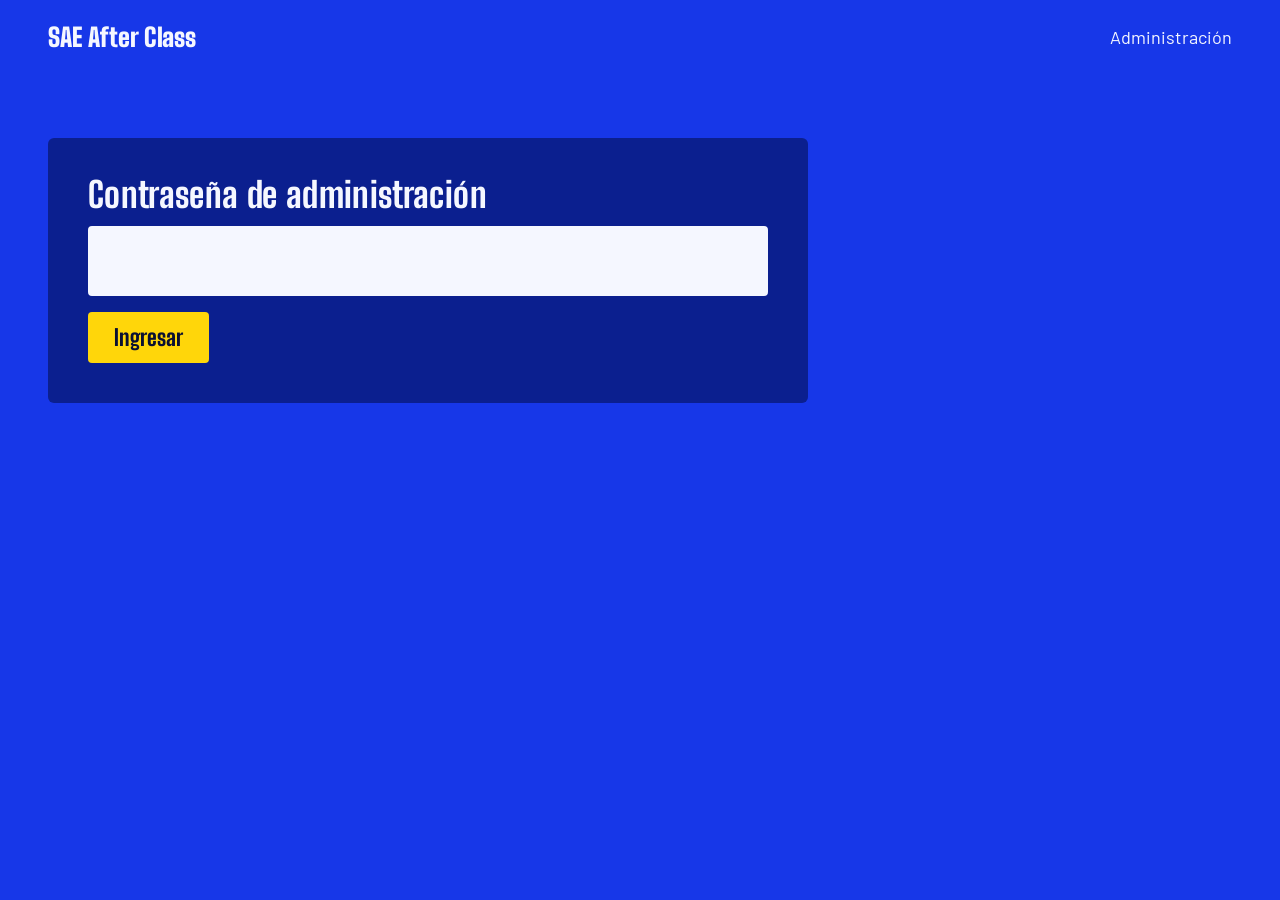
==== admin.html @ 1c7c6cd1 "Crear sitio SAE After Class y sistema de torneo" ====
<!doctype html><html lang="es"><head><meta charset="utf-8"><meta name="viewport" content="width=device-width, initial-scale=1"><link rel="preconnect" href="https://fonts.googleapis.com"><link rel="preconnect" href="https://fonts.gstatic.com" crossorigin><link href="https://fonts.googleapis.com/css2?family=Barlow:wght@400;600&family=Big+Shoulders+Display:wght@800;900&display=swap" rel="stylesheet"><link rel="stylesheet" href="/style.css"><title>Administración | SAE After Class</title><meta name="robots" content="noindex"></head><body>
<nav class="nav"><a class="brand" href="/">SAE After Class</a><span>Administración</span></nav>
<main class="page wide">
  <section class="panel" id="login">
    <h2>Contraseña de administración</h2>
    <input type="password" id="pw" autocomplete="current-password">
    <div class="row"><button class="btn" id="go">Ingresar</button></div>
    <div id="m0"></div>
  </section>

  <div id="app" class="hidden">
    <h1 style="font-size:4rem">Panel del torneo</h1>
    <div id="msg"></div>
    <h2 style="font-size:2.2rem;margin-top:24px">Inscritos: <span id="count">0</span> de 32</h2>
    <div class="chips" id="pool"></div>

    <div class="row" style="align-items:center">
      <button class="btn" id="draw">Realizar el sorteo</button>
      <label style="margin:0;display:flex;gap:8px;align-items:center"><input type="checkbox" id="byes"> Permitir pases directos (sorteo con 17 a 31 jugadores)</label>
    </div>
    <p style="margin:12px 0 28px">El sorteo se guarda al confirmar y se muestra en pantalla. Proyectá esta página durante el evento. Después, hacé clic en el nombre de quien gane cada partido (volvé a hacer clic para deshacer).</p>

    <div class="scroll admin-on"><div class="bracket" id="bracket"></div></div>

    <h2 style="font-size:2.2rem;margin-top:40px">Códigos</h2>
    <p id="codeNote" style="margin:0 0 12px"></p>
    <div class="chips" id="codes"></div>
    <div class="row" id="codeTools">
      <button class="btn ghost small" id="copyCodes">Copiar códigos disponibles</button>
      <button class="btn ghost small" id="dlCodes">Descargar todos los códigos</button>
    </div>

    <div class="row" style="margin-top:40px">
      <button class="btn ghost small" id="resetDraw">Rehacer el sorteo</button>
      <button class="btn danger small" id="resetAll">Reiniciar todo (códigos nuevos)</button>
    </div>
    <p style="margin:12px 0 0;max-width:40em">Reiniciar todo borra el sorteo, todos los jugadores y códigos usados, y genera 32 nuevos. Los anteriores dejan de funcionar.</p>
  </div>
</main>
<div class="stage hidden" id="stage"><button class="btn ghost small skip" id="skip">Saltar</button><div><div class="match-no" id="mno"></div><div class="vs"><span id="pa"></span><i>vs</i><span id="pb"></span></div></div></div>
<script src="/shared.js"></script>
<script>
let pw=sessionStorage.getItem('pw')||'', state=null, skipping=false, busy=false;
const msg=(t,cls)=>$('#msg').innerHTML=t?'<div class="msg '+cls+'">'+esc(t)+'</div>':'';
const sleep=ms=>new Promise(r=>setTimeout(r,ms));

function paint(){
  $('#count').textContent=state.players.length;
  $('#pool').innerHTML=state.players.map(p=>'<span class="chip">'+esc(p)+(state.bracket?'':'<button title="Liberar a este jugador" data-p="'+esc(p)+'">×</button>')+'</span>').join('')||'<span>Todavía no hay jugadores.</span>';
  $('#pool').querySelectorAll('button').forEach(b=>b.onclick=()=>{ if(confirm('¿Liberar a '+b.dataset.p+'? Su nombre y código volverán a estar disponibles.')) act({action:'release',name:b.dataset.p}); });
  renderBracket($('#bracket'),state.bracket,(r,m,n)=>act({action:'winner',round:r,match:m,name:n}));
  $('#draw').disabled=!!state.bracket;
  paintCodes();
}

function paintCodes(){
  const c=state.codes;
  $('#codeTools').classList.toggle('hidden',!c);
  if(!c){ $('#codes').innerHTML=''; $('#codeNote').textContent='Están configurados los códigos iniciales. Reiniciá todo para generar códigos nuevos y copiarlos aquí.'; return; }
  const free=c.filter(x=>!x.used).length;
  $('#codeNote').textContent=free+' de '+c.length+' códigos disponibles. Los ya usados aparecen tachados.';
  $('#codes').innerHTML=c.map(x=>'<span class="chip" style="'+(x.used?'text-decoration:line-through;opacity:.5':'')+'">'+esc(x.code)+'</span>').join('');
}
const codeList=only=>state.codes.filter(x=>!only||!x.used).map(x=>x.code).join('\n');
$('#copyCodes').onclick=async()=>{ try{ await navigator.clipboard.writeText(codeList(true)); msg('Copiados '+state.codes.filter(x=>!x.used).length+' códigos disponibles.','ok'); }catch(e){ msg('No se pudieron copiar. Usá Descargar.','err'); } };
$('#dlCodes').onclick=()=>{ const a=document.createElement('a'); a.href=URL.createObjectURL(new Blob([codeList(false)+'\n'],{type:'text/plain'})); a.download='codes.txt'; a.click(); };

async function act(body){
  if(busy) return; busy=true; msg('');
  try{ state=await api('/api/admin',{password:pw,...body}); paint(); return state; }
  catch(e){ msg(e.message,'err'); }
  finally{ busy=false; }
}

async function login(){
  pw=$('#pw').value||pw;
  try{
    state=await api('/api/admin',{password:pw,action:'list'});
    sessionStorage.setItem('pw',pw);
    $('#login').classList.add('hidden'); $('#app').classList.remove('hidden'); paint();
  }catch(e){ $('#m0').innerHTML='<div class="msg err">'+esc(e.message)+'</div>'; }
}
$('#go').onclick=login;
$('#pw').addEventListener('keydown',e=>{ if(e.key==='Enter') login(); });
if(pw) login();

$('#draw').onclick=async()=>{
  const old=state.bracket;
  const s=await act({action:'draw',allowByes:$('#byes').checked});
  if(s&&s.bracket&&!old) await reveal(s.bracket.rounds[0],s.players);
};

async function reveal(matches,pool){
  const st=$('#stage'); st.classList.remove('hidden'); skipping=false;
  $('#skip').onclick=()=>{skipping=true};
  const spin=async(el,final)=>{
    const t=Date.now();
    while(!skipping&&Date.now()-t<1100){ el.textContent=pool[Math.floor(Math.random()*pool.length)]; await sleep(70); }
    el.textContent=final;
  };
  for(let i=0;i<matches.length&&!skipping;i++){
    const m=matches[i];
    $('#mno').textContent='Partido '+(i+1)+' de 16';
    $('#pa').textContent=''; $('#pb').textContent='';
    await spin($('#pa'),m.a);
    if(m.b) await spin($('#pb'),m.b); else $('#pb').textContent='Pase directo';
    if(!skipping) await sleep(1200);
  }
  st.classList.add('hidden');
}

$('#resetDraw').onclick=()=>{ if(confirm('¿Borrar el sorteo actual y las llaves? Los jugadores seguirán inscritos.')) act({action:'reset-draw'}); };
$('#resetAll').onclick=async()=>{
  const t=prompt('Esto borra el sorteo, todos los jugadores y códigos, y genera 32 nuevos. Escribí REINICIAR para confirmar.');
  if(t&&t.trim().toUpperCase()==='REINICIAR'){ await act({action:'reset-all'}); msg('Listo. Los nuevos códigos aparecen abajo.','ok'); }
};
</script>
</body></html>
---- style.css ----
:root{
  --royal:#1737E8; --deep:#0B1F8F; --chalk:#F5F7FF; --ink:#0A1033;
  --yellow:#FFD60A; --red:#E63946; --line:rgba(245,247,255,.4);
}
*{box-sizing:border-box}
html{scroll-behavior:smooth}
body{margin:0;background:var(--royal);color:var(--chalk);font-family:'Barlow',system-ui,sans-serif;font-size:18px;line-height:1.5}
h1,h2,h3,.display{font-family:'Big Shoulders Display','Barlow',sans-serif;font-weight:800;line-height:.95;margin:0;letter-spacing:.01em}
a{color:inherit}
:focus-visible{outline:3px solid var(--yellow);outline-offset:3px}

/* nav */
.nav{display:flex;align-items:center;justify-content:space-between;gap:16px;padding:18px clamp(16px,4vw,48px);position:relative;z-index:5}
.brand{font-family:'Big Shoulders Display',sans-serif;font-weight:900;font-size:1.6rem;text-decoration:none}
.nav ul{display:flex;gap:6px;list-style:none;margin:0;padding:0}
.nav a.link{display:block;padding:8px 14px;text-decoration:none;font-weight:600;border-bottom:3px solid transparent}
.nav a.link:hover,.nav a.active{border-bottom-color:var(--yellow)}

/* buttons */
.btn{display:inline-block;background:var(--yellow);color:var(--ink);font-family:'Big Shoulders Display',sans-serif;font-weight:800;font-size:1.4rem;padding:12px 26px;border:0;border-radius:4px;cursor:pointer;text-decoration:none}
.btn:hover{background:#fff}
.btn:disabled{opacity:.5;cursor:not-allowed}
.btn.ghost{background:transparent;color:var(--chalk);border:2px solid var(--chalk)}
.btn.ghost:hover{background:var(--chalk);color:var(--ink)}
.btn.small{font-size:1.05rem;padding:8px 16px}
.btn.danger{background:var(--red);color:#fff}

/* hero */
.hero{position:relative;overflow:hidden;padding:clamp(40px,9vw,120px) clamp(16px,4vw,48px) clamp(56px,10vw,140px);min-height:78vh;display:flex;align-items:center}
.circle{position:absolute;right:-8%;top:50%;width:min(80vw,760px);aspect-ratio:1;border:3px solid rgba(245,247,255,.28);border-radius:50%;transform:translateY(-50%);pointer-events:none}
.circle::before{content:'';position:absolute;left:50%;top:-40%;bottom:-40%;border-left:3px solid rgba(245,247,255,.28)}
.circle .num{position:absolute;inset:0;display:grid;place-items:center;font-family:'Big Shoulders Display',sans-serif;font-weight:900;font-size:clamp(12rem,30vw,26rem);color:transparent;-webkit-text-stroke:3px var(--yellow);line-height:1}
.hero .copy{position:relative;max-width:760px}
.hero h1{font-size:clamp(3.4rem,10vw,8rem);margin-bottom:24px}
.hero p{max-width:34em;font-size:1.25rem;margin:0 0 32px}
.hero .actions{display:flex;flex-wrap:wrap;gap:14px;align-items:center}
.spots{font-weight:600;margin-top:28px}
.spots b{color:var(--yellow);font-size:1.3em}

/* home paths */
.paths{display:grid;grid-template-columns:repeat(auto-fit,minmax(240px,1fr));background:var(--deep)}
.paths a{display:block;padding:36px clamp(16px,3vw,40px);text-decoration:none;border-top:3px solid var(--line)}
.paths a+a{border-left:3px solid var(--line)}
.paths a:hover{background:var(--ink)}
.paths h2{font-size:2.4rem;margin-bottom:10px}
.paths p{margin:0;opacity:.9}
footer{padding:28px clamp(16px,4vw,48px);background:var(--ink);font-size:.95rem;opacity:.9}

/* inner pages */
.page{padding:clamp(24px,5vw,64px) clamp(16px,4vw,48px) 80px;max-width:1200px;margin:0 auto}
.page.wide{max-width:none}
.page h1{font-size:clamp(3rem,8vw,6rem);margin-bottom:16px}
.lead{font-size:1.2rem;max-width:36em;margin:0 0 28px}
.panel{background:var(--deep);padding:clamp(20px,4vw,40px);border-radius:6px;max-width:760px}
.panel h2{font-size:2.2rem;margin-bottom:14px}
label{display:block;font-weight:600;margin-bottom:8px}
input[type=text],input[type=password]{width:100%;font:inherit;font-size:1.5rem;font-weight:600;letter-spacing:.08em;padding:14px 16px;border:3px solid var(--chalk);border-radius:4px;background:var(--chalk);color:var(--ink)}
.row{display:flex;gap:12px;flex-wrap:wrap;margin-top:16px}
.msg{margin-top:16px;padding:12px 16px;border-radius:4px;font-weight:600;background:var(--ink)}
.msg.err{background:var(--red);color:#fff}
.msg.ok{background:var(--yellow);color:var(--ink)}
.names{display:grid;grid-template-columns:repeat(auto-fill,minmax(150px,1fr));gap:10px;margin:18px 0}
.names button{font:inherit;font-weight:600;padding:12px;border:2px solid var(--chalk);background:transparent;color:var(--chalk);border-radius:4px;cursor:pointer}
.names button:hover{background:rgba(245,247,255,.15)}
.names button[aria-pressed=true]{background:var(--yellow);color:var(--ink);border-color:var(--yellow)}
.chips{display:flex;flex-wrap:wrap;gap:8px;margin:12px 0 32px}
.chip{background:var(--chalk);color:var(--ink);font-weight:600;padding:6px 12px;border-radius:99px}
.chip button{margin-left:8px;border:0;background:var(--red);color:#fff;border-radius:50%;width:22px;height:22px;cursor:pointer;line-height:1}
.hidden{display:none!important}
.champion{display:inline-block;background:var(--yellow);color:var(--ink);padding:10px 22px;margin:0 0 24px;border-radius:4px;font-family:'Big Shoulders Display',sans-serif;font-weight:800;font-size:2rem}

/* bracket */
.scroll{overflow-x:auto;padding-bottom:16px}
.bracket{display:flex;gap:24px;min-width:max-content}
.round{width:210px;display:flex;flex-direction:column}
.round h3{font-size:1.5rem;height:44px;color:var(--yellow)}
.cells{flex:1;display:flex;flex-direction:column}
.cell{position:relative;flex:1;min-height:84px;display:flex;align-items:center}
.cell::after{content:'';position:absolute;right:-12px;top:50%;width:12px;border-top:2px solid var(--line)}
.cell.last::after{display:none}
.cell.top::before,.cell.bot::before{content:'';position:absolute;right:-12px;width:0;height:50%;border-right:2px solid var(--line)}
.cell.top::before{top:50%}
.cell.bot::before{bottom:50%}
.match{position:relative;width:100%;border-radius:4px;overflow:hidden;border:2px solid var(--chalk)}
.match.linked::before{content:'';position:absolute;left:-14px;top:50%;width:12px;border-top:2px solid var(--line)}
.slot{padding:7px 12px;font-weight:600;background:var(--chalk);color:var(--ink);white-space:nowrap;overflow:hidden;text-overflow:ellipsis}
.slot+.slot{border-top:2px solid var(--royal)}
.slot.tbd{background:transparent;color:rgba(245,247,255,.6);font-weight:400}
.slot.win{background:var(--yellow)}
.slot.lose{opacity:.45}
.admin-on .slot[data-name]{cursor:pointer}
.admin-on .slot[data-name]:hover{outline:3px solid var(--yellow);outline-offset:-3px}

/* draw stage (admin) */
.stage{position:fixed;inset:0;background:var(--ink);z-index:50;display:grid;place-items:center;text-align:center;padding:24px}
.stage .match-no{font-size:2rem;color:var(--yellow);margin-bottom:24px}
.stage .vs{font-family:'Big Shoulders Display',sans-serif;font-weight:900;font-size:clamp(2.4rem,9vw,7rem);line-height:1.05}
.stage .vs span{display:block}
.stage .vs i{display:block;font-style:normal;color:var(--yellow);font-size:.45em;margin:6px 0}
.stage .skip{position:absolute;top:20px;right:20px}

@media (max-width:640px){
  .nav{flex-direction:column;align-items:flex-start}
  .paths a+a{border-left:0}
}
@media (prefers-reduced-motion:reduce){html{scroll-behavior:auto}}
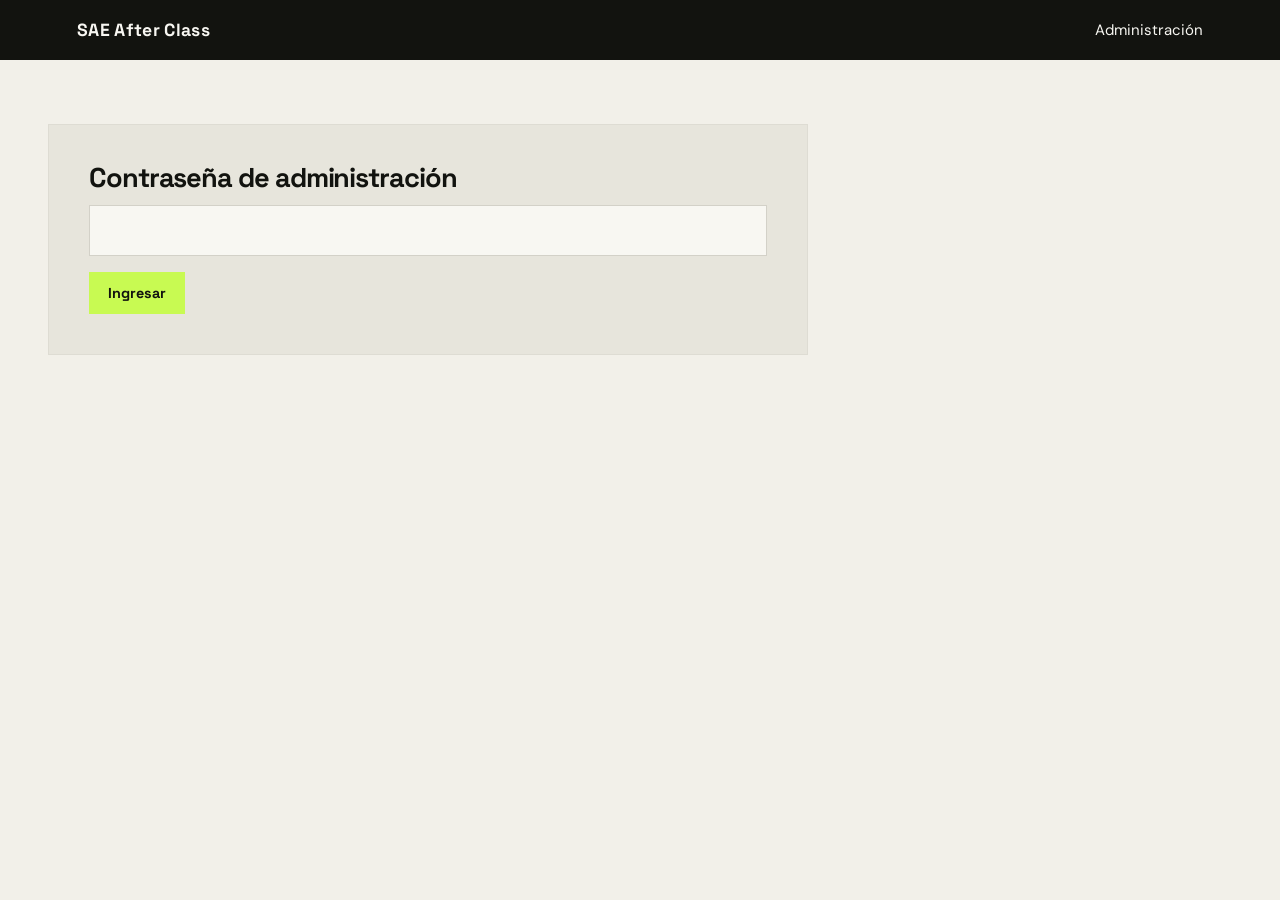
==== commit 2ea8781f: "Unificar llaves y mejorar avance del torneo" ====
--- a/admin.html
+++ b/admin.html
@@ -1,4 +1,4 @@
-<!doctype html><html lang="es"><head><meta charset="utf-8"><meta name="viewport" content="width=device-width, initial-scale=1"><link rel="preconnect" href="https://fonts.googleapis.com"><link rel="preconnect" href="https://fonts.gstatic.com" crossorigin><link href="https://fonts.googleapis.com/css2?family=Barlow:wght@400;600&family=Big+Shoulders+Display:wght@800;900&display=swap" rel="stylesheet"><link rel="stylesheet" href="/style.css"><title>Administración | SAE After Class</title><meta name="robots" content="noindex"></head><body>
+<!doctype html><html lang="es"><head><meta charset="utf-8"><meta name="viewport" content="width=device-width, initial-scale=1"><link rel="preconnect" href="https://fonts.googleapis.com"><link rel="preconnect" href="https://fonts.gstatic.com" crossorigin><link href="https://fonts.googleapis.com/css2?family=DM+Sans:wght@400;500;600;700;800&family=Space+Grotesk:wght@400;500;600;700&display=swap" rel="stylesheet"><link rel="stylesheet" href="/style.css"><title>Administración | SAE After Class</title><meta name="robots" content="noindex"></head><body>
 <nav class="nav"><a class="brand" href="/">SAE After Class</a><span>Administración</span></nav>
 <main class="page wide">
   <section class="panel" id="login">
@@ -11,6 +11,10 @@
   <div id="app" class="hidden">
     <h1 style="font-size:4rem">Panel del torneo</h1>
     <div id="msg"></div>
+    <section class="round-progress-panel" aria-live="polite">
+      <div class="round-progress-heading"><div><span class="progress-kicker">AVANCE DEL TORNEO</span><h2>¿Quién pasa a la siguiente?</h2></div><span class="click-hint">Hacé clic en quien ganó</span></div>
+      <div class="round-progress" id="round-progress"></div>
+    </section>
     <h2 style="font-size:2.2rem;margin-top:24px">Inscritos: <span id="count">0</span> de 32</h2>
     <div class="chips" id="pool"></div>
 
@@ -18,7 +22,7 @@
       <button class="btn" id="draw">Realizar el sorteo</button>
       <label style="margin:0;display:flex;gap:8px;align-items:center"><input type="checkbox" id="byes"> Permitir pases directos (sorteo con 17 a 31 jugadores)</label>
     </div>
-    <p style="margin:12px 0 28px">El sorteo se guarda al confirmar y se muestra en pantalla. Proyectá esta página durante el evento. Después, hacé clic en el nombre de quien gane cada partido (volvé a hacer clic para deshacer).</p>
+    <p style="margin:12px 0 28px">El sorteo mezcla automáticamente a quienes tienen el pago confirmado. Cuando registrás un resultado haciendo clic en el ganador, esa persona aparece en el partido de la ronda siguiente. Volvé a hacer clic para deshacerlo.</p>
 
     <div class="scroll admin-on"><div class="bracket" id="bracket"></div></div>
 
@@ -46,11 +50,25 @@
 
 function paint(){
   $('#count').textContent=state.players.length;
+  paintRoundProgress();
   $('#pool').innerHTML=state.players.map(p=>'<span class="chip">'+esc(p)+(state.bracket?'':'<button title="Liberar a este jugador" data-p="'+esc(p)+'">×</button>')+'</span>').join('')||'<span>Todavía no hay jugadores.</span>';
   $('#pool').querySelectorAll('button').forEach(b=>b.onclick=()=>{ if(confirm('¿Liberar a '+b.dataset.p+'? Su nombre y código volverán a estar disponibles.')) act({action:'release',name:b.dataset.p}); });
   renderBracket($('#bracket'),state.bracket,(r,m,n)=>act({action:'winner',round:r,match:m,name:n}));
   $('#draw').disabled=!!state.bracket;
   paintCodes();
+}
+
+function paintRoundProgress(){
+  const labels=['32avos','Octavos','Cuartos','Semifinales','Final'];
+  if(!state.bracket){ $('#round-progress').innerHTML='<p class="progress-empty">Realizá el sorteo para ver aquí cómo avanzan las rondas.</p>'; return; }
+  const rounds=state.bracket.rounds;
+  let active=rounds.findIndex(round=>round.some(match=>!match.w&&(match.a||match.b)));
+  if(active<0) active=rounds.length;
+  $('#round-progress').innerHTML=rounds.map((round,i)=>{
+    const done=round.filter(match=>match.w).length;
+    const status=i<active?'complete':i===active?'current':'';
+    return '<div class="round-progress-step '+status+'"><span>0'+(i+1)+'</span><b>'+labels[i]+'</b><small>'+done+' / '+round.length+' partidos</small></div>';
+  }).join('');
 }
 
 function paintCodes(){
@@ -67,7 +85,17 @@
 
 async function act(body){
   if(busy) return; busy=true; msg('');
-  try{ state=await api('/api/admin',{password:pw,...body}); paint(); return state; }
+  try{
+    const previous=body.action==='winner'?state.bracket.rounds[body.round][body.match].w:null;
+    state=await api('/api/admin',{password:pw,...body}); paint();
+    if(body.action==='winner'){
+      const labels=['32avos','Octavos','Cuartos','Semifinales','Final'];
+      if(previous===body.name) msg(body.name+' ya no está marcado como ganador.','ok');
+      else if(body.round===4) msg('¡'+body.name+' es campeón del torneo!','ok');
+      else msg(body.name+' avanza a '+labels[body.round+1]+'.','ok');
+    }
+    return state;
+  }
   catch(e){ msg(e.message,'err'); }
   finally{ busy=false; }
 }
--- a/style.css
+++ b/style.css
@@ -104,3 +104,27 @@
   .paths a+a{border-left:0}
 }
 @media (prefers-reduced-motion:reduce){html{scroll-behavior:auto}}
+
+/* SAE After Class theme for registration and tournament management pages */
+:root{--royal:#f2f0e9;--deep:#e7e5dc;--chalk:#f8f7f2;--ink:#12130f;--yellow:#c8fa52;--red:#a84535;--line:#d7d5cc}
+body{background:var(--royal);color:var(--ink);font-family:'DM Sans',system-ui,sans-serif;font-size:15px;line-height:1.5}
+h1,h2,h3,.display,.btn,.brand,.round h3,.stage .vs{font-family:'Space Grotesk',sans-serif}
+.nav{background:var(--ink);color:#f8f7f2;padding:17px clamp(16px,6vw,86px)}
+.brand{font-size:1.1rem;font-weight:700;letter-spacing:.02em}
+.nav a.link{font-size:.8rem}.nav a.link:hover,.nav a.active{border-bottom-color:var(--yellow)}
+.page{padding-top:clamp(35px,5vw,70px)}
+.page h1{font-size:clamp(2.6rem,6vw,4.6rem);letter-spacing:-.06em}
+.lead{font-size:1rem;color:#6d7065}
+.panel{background:var(--deep);border:1px solid #dedcd3;border-radius:0;color:var(--ink)}
+.panel h2{font-size:1.7rem;letter-spacing:-.04em}
+label{font-size:.85rem}
+input[type=text],input[type=password]{font:500 1rem 'DM Sans',sans-serif;letter-spacing:.02em;border:1px solid #d3d1c8;border-radius:0;background:var(--chalk);color:var(--ink)}
+.btn{background:var(--yellow);color:var(--ink);font-size:.9rem;padding:12px 19px;border-radius:0}
+.btn:hover{background:#b9ea43}.btn.ghost{background:transparent;color:var(--ink);border:1px solid #999b8f}.btn.ghost:hover{background:#12130f;color:#fff}.btn.danger{background:var(--red);color:white}
+.msg{background:#12130f;color:#fff;border-radius:0;font-size:.85rem}.msg.err{background:var(--red)}.msg.ok{background:var(--yellow);color:var(--ink)}
+.chip{background:#f8f7f2;color:var(--ink);border:1px solid #dedcd3;border-radius:0;font-size:.8rem}
+.champion{background:var(--yellow);color:var(--ink);border-radius:0;font:700 1.4rem 'Space Grotesk',sans-serif}
+.round h3{color:#66852d}.match{border:1px solid #c9c7bd;border-radius:0}.slot{font-size:.8rem}.slot+.slot{border-top:1px solid #d3d1c8}.slot.win{background:var(--yellow)}.slot.tbd{color:#888a80}.cell::after,.cell.top::before,.cell.bot::before,.match.linked::before{border-color:#b8baae}
+.stage{background:#12130f}.stage .match-no{color:var(--yellow)}
+.round-progress-panel{margin-top:18px;padding:24px;background:#e7e5dc;border:1px solid #dedcd3}.round-progress-heading{display:flex;align-items:flex-end;justify-content:space-between;gap:18px;margin-bottom:18px}.progress-kicker{display:block;font:700 9px 'Space Grotesk',sans-serif;letter-spacing:.15em;color:#7f8276;margin-bottom:7px}.round-progress-heading h2{margin:0;font:600 clamp(20px,3vw,27px)/1.1 'Space Grotesk',sans-serif;letter-spacing:-.04em}.click-hint{font-size:11px;color:#77796f}.round-progress{display:grid;grid-template-columns:repeat(5,minmax(112px,1fr));gap:8px}.round-progress-step{background:#f8f7f2;border:1px solid #d8d6cd;padding:12px;display:grid;gap:5px;min-height:83px}.round-progress-step>span{font:700 8px 'Space Grotesk',sans-serif;letter-spacing:.1em;color:#8b8d82}.round-progress-step b{font:600 12px 'Space Grotesk',sans-serif}.round-progress-step small{font-size:9px;color:#818378}.round-progress-step.complete{border-color:#c8fa52;background:#f4f8e9}.round-progress-step.current{background:#12130f;color:#fff;border-color:#12130f}.round-progress-step.current>span,.round-progress-step.current small{color:#c8fa52}.progress-empty{font-size:12px;color:#77796f;margin:0}
+@media(max-width:700px){.nav{padding:14px 5%;flex-direction:row;align-items:center}.nav ul{gap:0}.nav a.link{padding:8px 7px;font-size:.7rem}.round-progress-panel{padding:17px}.round-progress-heading{display:block}.click-hint{display:block;margin-top:8px}.round-progress{grid-template-columns:repeat(2,minmax(0,1fr))}.round-progress-step:last-child{grid-column:1/-1}}
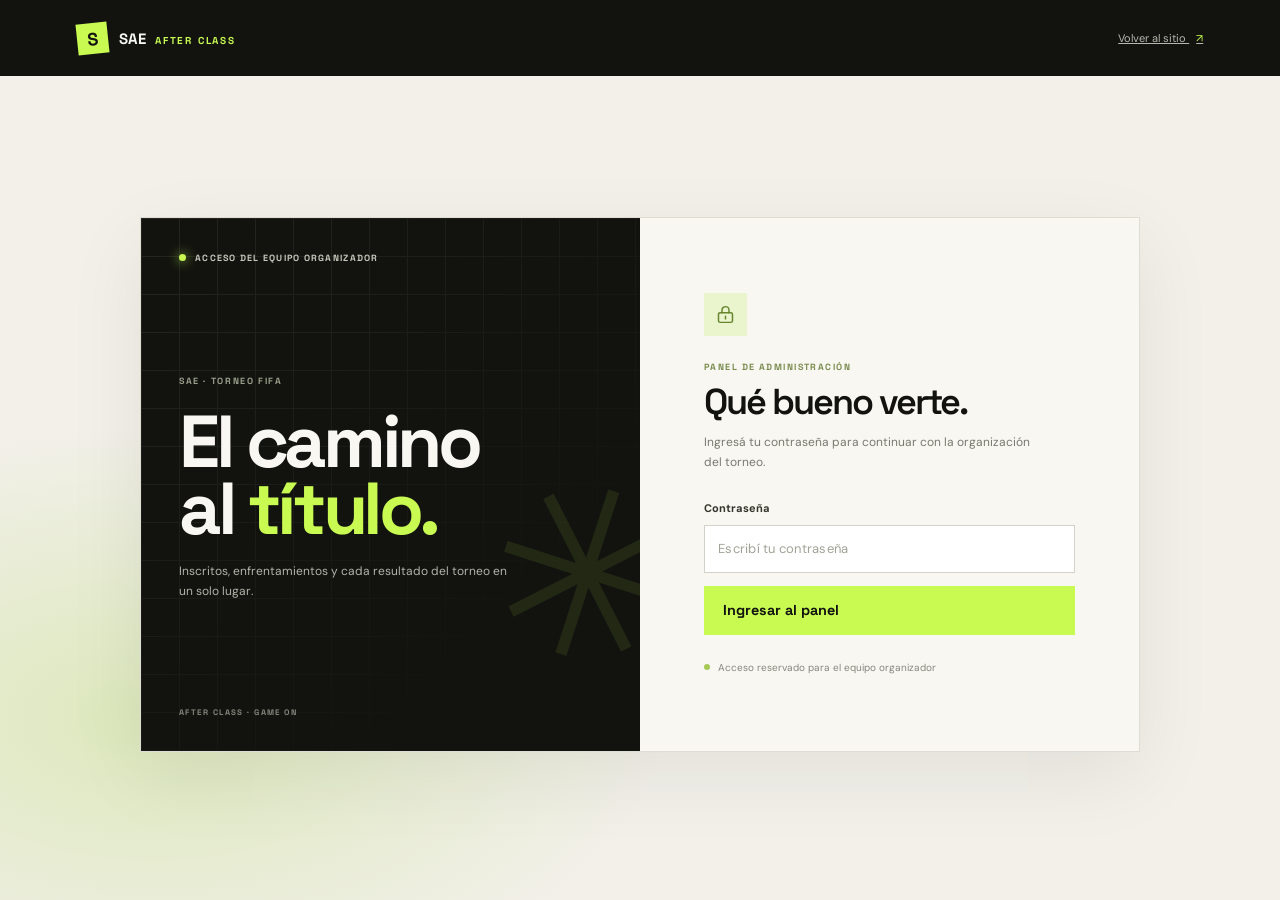
==== commit 74b4c303: "Mejorar pantalla de acceso administrador" ====
--- a/admin.html
+++ b/admin.html
@@ -1,11 +1,24 @@
 <!doctype html><html lang="es"><head><meta charset="utf-8"><meta name="viewport" content="width=device-width, initial-scale=1"><link rel="preconnect" href="https://fonts.googleapis.com"><link rel="preconnect" href="https://fonts.gstatic.com" crossorigin><link href="https://fonts.googleapis.com/css2?family=DM+Sans:wght@400;500;600;700;800&family=Space+Grotesk:wght@400;500;600;700&display=swap" rel="stylesheet"><link rel="stylesheet" href="/style.css"><title>Administración | SAE After Class</title><meta name="robots" content="noindex"></head><body>
-<nav class="nav"><a class="brand" href="/">SAE After Class</a><span>Administración</span></nav>
-<main class="page wide">
-  <section class="panel" id="login">
-    <h2>Contraseña de administración</h2>
-    <input type="password" id="pw" autocomplete="current-password">
-    <div class="row"><button class="btn" id="go">Ingresar</button></div>
-    <div id="m0"></div>
+<nav class="nav admin-nav"><a class="brand" href="/"><span class="brand-mark">S</span><span>SAE <b>AFTER CLASS</b></span></a><a class="admin-nav-back" href="/">Volver al sitio <span>↗</span></a></nav>
+<main class="page wide admin-login-shell">
+  <section class="admin-login-card" id="login" aria-labelledby="login-title">
+    <div class="admin-login-art">
+      <span class="admin-login-kicker"><i></i> ACCESO DEL EQUIPO ORGANIZADOR</span>
+      <div class="admin-login-art-copy"><span>SAE · TORNEO FIFA</span><h1>El camino<br>al <em>título</em><b>.</b></h1><p>Inscritos, enfrentamientos y cada resultado del torneo en un solo lugar.</p></div>
+      <span class="admin-login-star" aria-hidden="true">✳</span>
+      <span class="admin-login-edition">AFTER CLASS · GAME ON</span>
+    </div>
+    <div class="admin-login-content">
+      <div class="admin-login-lock" aria-hidden="true"><svg viewBox="0 0 24 24" fill="none"><rect x="4" y="10" width="16" height="11" rx="2"/><path d="M8 10V7a4 4 0 1 1 8 0v3M12 14v3"/></svg></div>
+      <span class="admin-login-label">PANEL DE ADMINISTRACIÓN</span>
+      <h2 id="login-title">Qué bueno verte.</h2>
+      <p class="admin-login-intro">Ingresá tu contraseña para continuar con la organización del torneo.</p>
+      <label for="pw">Contraseña</label>
+      <input type="password" id="pw" autocomplete="current-password" placeholder="Escribí tu contraseña">
+      <div class="row"><button class="btn admin-login-submit" id="go">Ingresar al panel <span>↗</span></button></div>
+      <div id="m0" aria-live="polite"></div>
+      <p class="admin-login-note"><span></span> Acceso reservado para el equipo organizador</p>
+    </div>
   </section>
 
   <div id="app" class="hidden">
@@ -16,29 +29,23 @@
       <div class="round-progress" id="round-progress"></div>
     </section>
     <h2 style="font-size:2.2rem;margin-top:24px">Inscritos: <span id="count">0</span> de 32</h2>
+    <form class="participant-form" id="player-form">
+      <div><label for="player-name">Agregar participante confirmado</label><input type="text" id="player-name" maxlength="80" placeholder="Nombre que aparecerá en el cuadro" required><small>Agregalo solo después de confirmar el pago.</small></div>
+      <label class="paid-confirmation"><input type="checkbox" id="paid-confirmed" required> Confirmo que esta persona ya pagó</label>
+      <button class="btn" id="add-player" type="submit">Agregar a la lista</button>
+    </form>
     <div class="chips" id="pool"></div>
 
     <div class="row" style="align-items:center">
       <button class="btn" id="draw">Realizar el sorteo</button>
-      <label style="margin:0;display:flex;gap:8px;align-items:center"><input type="checkbox" id="byes"> Permitir pases directos (sorteo con 17 a 31 jugadores)</label>
     </div>
     <p style="margin:12px 0 28px">El sorteo mezcla automáticamente a quienes tienen el pago confirmado. Cuando registrás un resultado haciendo clic en el ganador, esa persona aparece en el partido de la ronda siguiente. Volvé a hacer clic para deshacerlo.</p>
 
     <div class="scroll admin-on"><div class="bracket" id="bracket"></div></div>
 
-    <h2 style="font-size:2.2rem;margin-top:40px">Códigos</h2>
-    <p id="codeNote" style="margin:0 0 12px"></p>
-    <div class="chips" id="codes"></div>
-    <div class="row" id="codeTools">
-      <button class="btn ghost small" id="copyCodes">Copiar códigos disponibles</button>
-      <button class="btn ghost small" id="dlCodes">Descargar todos los códigos</button>
-    </div>
-
     <div class="row" style="margin-top:40px">
       <button class="btn ghost small" id="resetDraw">Rehacer el sorteo</button>
-      <button class="btn danger small" id="resetAll">Reiniciar todo (códigos nuevos)</button>
     </div>
-    <p style="margin:12px 0 0;max-width:40em">Reiniciar todo borra el sorteo, todos los jugadores y códigos usados, y genera 32 nuevos. Los anteriores dejan de funcionar.</p>
   </div>
 </main>
 <div class="stage hidden" id="stage"><button class="btn ghost small skip" id="skip">Saltar</button><div><div class="match-no" id="mno"></div><div class="vs"><span id="pa"></span><i>vs</i><span id="pb"></span></div></div></div>
@@ -51,15 +58,17 @@
 function paint(){
   $('#count').textContent=state.players.length;
   paintRoundProgress();
+  $('#add-player').disabled=!!state.bracket||state.players.length>=32;
+  $('#player-name').disabled=!!state.bracket||state.players.length>=32;
+  $('#paid-confirmed').disabled=!!state.bracket||state.players.length>=32;
   $('#pool').innerHTML=state.players.map(p=>'<span class="chip">'+esc(p)+(state.bracket?'':'<button title="Liberar a este jugador" data-p="'+esc(p)+'">×</button>')+'</span>').join('')||'<span>Todavía no hay jugadores.</span>';
-  $('#pool').querySelectorAll('button').forEach(b=>b.onclick=()=>{ if(confirm('¿Liberar a '+b.dataset.p+'? Su nombre y código volverán a estar disponibles.')) act({action:'release',name:b.dataset.p}); });
+  $('#pool').querySelectorAll('button').forEach(b=>b.onclick=()=>{ if(confirm('¿Quitar a '+b.dataset.p+' de la lista?')) act({action:'release',name:b.dataset.p}); });
   renderBracket($('#bracket'),state.bracket,(r,m,n)=>act({action:'winner',round:r,match:m,name:n}));
   $('#draw').disabled=!!state.bracket;
-  paintCodes();
 }
 
 function paintRoundProgress(){
-  const labels=['32avos','Octavos','Cuartos','Semifinales','Final'];
+  const labels=['Ronda de 32','Octavos','Cuartos','Semifinales','Final'];
   if(!state.bracket){ $('#round-progress').innerHTML='<p class="progress-empty">Realizá el sorteo para ver aquí cómo avanzan las rondas.</p>'; return; }
   const rounds=state.bracket.rounds;
   let active=rounds.findIndex(round=>round.some(match=>!match.w&&(match.a||match.b)));
@@ -71,25 +80,14 @@
   }).join('');
 }
 
-function paintCodes(){
-  const c=state.codes;
-  $('#codeTools').classList.toggle('hidden',!c);
-  if(!c){ $('#codes').innerHTML=''; $('#codeNote').textContent='Están configurados los códigos iniciales. Reiniciá todo para generar códigos nuevos y copiarlos aquí.'; return; }
-  const free=c.filter(x=>!x.used).length;
-  $('#codeNote').textContent=free+' de '+c.length+' códigos disponibles. Los ya usados aparecen tachados.';
-  $('#codes').innerHTML=c.map(x=>'<span class="chip" style="'+(x.used?'text-decoration:line-through;opacity:.5':'')+'">'+esc(x.code)+'</span>').join('');
-}
-const codeList=only=>state.codes.filter(x=>!only||!x.used).map(x=>x.code).join('\n');
-$('#copyCodes').onclick=async()=>{ try{ await navigator.clipboard.writeText(codeList(true)); msg('Copiados '+state.codes.filter(x=>!x.used).length+' códigos disponibles.','ok'); }catch(e){ msg('No se pudieron copiar. Usá Descargar.','err'); } };
-$('#dlCodes').onclick=()=>{ const a=document.createElement('a'); a.href=URL.createObjectURL(new Blob([codeList(false)+'\n'],{type:'text/plain'})); a.download='codes.txt'; a.click(); };
-
 async function act(body){
   if(busy) return; busy=true; msg('');
   try{
     const previous=body.action==='winner'?state.bracket.rounds[body.round][body.match].w:null;
     state=await api('/api/admin',{password:pw,...body}); paint();
+    if(body.action==='add-player') msg(body.name.trim()+' quedó agregado a la lista de participantes confirmados.','ok');
     if(body.action==='winner'){
-      const labels=['32avos','Octavos','Cuartos','Semifinales','Final'];
+      const labels=['Ronda de 32','Octavos','Cuartos','Semifinales','Final'];
       if(previous===body.name) msg(body.name+' ya no está marcado como ganador.','ok');
       else if(body.round===4) msg('¡'+body.name+' es campeón del torneo!','ok');
       else msg(body.name+' avanza a '+labels[body.round+1]+'.','ok');
@@ -112,9 +110,16 @@
 $('#pw').addEventListener('keydown',e=>{ if(e.key==='Enter') login(); });
 if(pw) login();
 
+$('#player-form').addEventListener('submit',async e=>{
+  e.preventDefault();
+  const input=$('#player-name');
+  const added=await act({action:'add-player',name:input.value,paidConfirmed:$('#paid-confirmed').checked});
+  if(added){ input.value=''; $('#paid-confirmed').checked=false; }
+});
+
 $('#draw').onclick=async()=>{
   const old=state.bracket;
-  const s=await act({action:'draw',allowByes:$('#byes').checked});
+  const s=await act({action:'draw'});
   if(s&&s.bracket&&!old) await reveal(s.bracket.rounds[0],s.players);
 };
 
@@ -137,10 +142,6 @@
   st.classList.add('hidden');
 }
 
-$('#resetDraw').onclick=()=>{ if(confirm('¿Borrar el sorteo actual y las llaves? Los jugadores seguirán inscritos.')) act({action:'reset-draw'}); };
-$('#resetAll').onclick=async()=>{
-  const t=prompt('Esto borra el sorteo, todos los jugadores y códigos, y genera 32 nuevos. Escribí REINICIAR para confirmar.');
-  if(t&&t.trim().toUpperCase()==='REINICIAR'){ await act({action:'reset-all'}); msg('Listo. Los nuevos códigos aparecen abajo.','ok'); }
-};
+$('#resetDraw').onclick=()=>{ if(confirm('¿Borrar el sorteo actual y el cuadro? Los jugadores seguirán inscritos.')) act({action:'reset-draw'}); };
 </script>
 </body></html>
--- a/style.css
+++ b/style.css
@@ -105,6 +105,45 @@
 }
 @media (prefers-reduced-motion:reduce){html{scroll-behavior:auto}}
 
+/* Branded sign-in for the tournament dashboard. */
+.admin-nav{min-height:76px;padding:14px clamp(18px,6vw,86px);background:#12130f;color:#f8f7f2}
+.admin-nav .brand{display:flex;align-items:center;gap:11px;font:700 15px 'Space Grotesk',sans-serif;letter-spacing:.02em}
+.admin-nav .brand-mark{width:31px;height:31px;display:grid;place-items:center;background:#c8fa52;color:#12130f;font:700 18px 'Space Grotesk',sans-serif;transform:rotate(-6deg)}
+.admin-nav .brand b{font-size:10px;letter-spacing:.18em;color:#c8fa52;margin-left:4px}
+.admin-nav-back{color:#b6b8af;font-size:11px}.admin-nav-back span{color:#c8fa52;padding-left:7px}
+.admin-login-shell{min-height:calc(100vh - 76px);display:grid;place-items:center;padding:48px 22px 72px;overflow:hidden;background:radial-gradient(ellipse at 12% 78%,#dce8bb 0,transparent 32%),#f2f0e9}
+.admin-login-card{width:min(100%,1000px);min-height:535px;display:grid;grid-template-columns:1fr 1fr;background:#f8f7f2;border:1px solid #dedcd3;box-shadow:0 24px 75px #12130f12}
+.admin-login-art{position:relative;display:flex;flex-direction:column;justify-content:space-between;overflow:hidden;padding:34px 38px;background:#12130f;color:#f8f7f2}
+.admin-login-art:before{content:'';position:absolute;inset:0;opacity:.12;background-image:linear-gradient(#a9ad9a 1px,transparent 1px),linear-gradient(90deg,#a9ad9a 1px,transparent 1px);background-size:38px 38px;mask-image:linear-gradient(135deg,#000,transparent 80%)}
+.admin-login-kicker,.admin-login-art-copy,.admin-login-edition{position:relative;z-index:1}
+.admin-login-kicker{display:flex;align-items:center;gap:9px;color:#c5c8bb;font:700 9px 'Space Grotesk',sans-serif;letter-spacing:.14em}
+.admin-login-kicker i{width:7px;height:7px;border-radius:50%;background:#c8fa52;box-shadow:0 0 12px #c8fa52}
+.admin-login-art-copy>span{font:700 9px 'Space Grotesk',sans-serif;letter-spacing:.18em;color:#9ba08c}
+.admin-login-art h1{margin:18px 0;font:700 clamp(48px,6vw,72px)/.91 'Space Grotesk',sans-serif;letter-spacing:-.075em}
+.admin-login-art h1 em{color:#c8fa52;font-style:normal}.admin-login-art h1 b{color:#c8fa52}
+.admin-login-art-copy p{max-width:330px;color:#b2b4aa;font-size:12px;line-height:1.7;margin:0}
+.admin-login-star{position:absolute;right:-44px;bottom:55px;color:#c8fa52;font-size:235px;line-height:1;opacity:.09;transform:rotate(18deg);pointer-events:none}
+.admin-login-edition{color:#85877d;font:700 8px 'Space Grotesk',sans-serif;letter-spacing:.18em}
+.admin-login-content{display:flex;flex-direction:column;justify-content:center;padding:clamp(32px,5vw,64px)}
+.admin-login-lock{width:43px;height:43px;display:grid;place-items:center;margin-bottom:25px;background:#eaf5ce;color:#67852d}
+.admin-login-lock svg{width:21px;height:21px;stroke:currentColor;stroke-width:1.7;stroke-linecap:round;stroke-linejoin:round}
+.admin-login-label{color:#788b4d;font:700 9px 'Space Grotesk',sans-serif;letter-spacing:.16em}
+.admin-login-content h2{margin:10px 0;font:600 clamp(27px,3.5vw,36px)/1.1 'Space Grotesk',sans-serif;letter-spacing:-.055em;color:#12130f}
+.admin-login-intro{max-width:340px;margin:0 0 28px;color:#77796f;font-size:12px;line-height:1.65}
+.admin-login-content label{margin:0 0 8px;color:#33352c;font-size:11px;font-weight:700}
+.admin-login-content input#pw{width:100%;height:48px;padding:0 13px;border:1px solid #d3d1c8;border-radius:0;background:#fff;color:#12130f;font:500 13px 'DM Sans',sans-serif;letter-spacing:.02em;outline:none;transition:border-color .18s,box-shadow .18s}
+.admin-login-content input#pw::placeholder{color:#a1a397;font-weight:400}
+.admin-login-content input#pw:focus{border-color:#91b63a;box-shadow:0 0 0 3px #c8fa5244}
+.admin-login-content .row{margin-top:13px}
+.admin-login-submit{width:100%;min-height:49px;display:flex;align-items:center;justify-content:space-between;padding:0 16px;background:#12130f;color:#fff;font:700 12px 'DM Sans',sans-serif;text-align:left}
+.admin-login-submit span{color:#c8fa52;font-size:18px;transition:transform .18s}
+.admin-login-submit:hover{background:#25271f;color:#fff}.admin-login-submit:hover span{transform:translate(2px,-2px)}
+.admin-login-content #m0:empty{display:none}.admin-login-content #m0 .msg{margin-top:13px;font-size:11px}
+.admin-login-note{display:flex;align-items:center;gap:8px;margin:25px 0 0;color:#85877d;font-size:10px}
+.admin-login-note span{width:6px;height:6px;border-radius:50%;background:#a6c956}
+@media(max-width:720px){.admin-nav{min-height:68px}.admin-login-shell{min-height:calc(100vh - 68px);padding:28px 16px 46px}.admin-login-card{max-width:470px;min-height:0;grid-template-columns:1fr}.admin-login-art{min-height:215px;padding:23px 25px}.admin-login-art h1{font-size:48px;margin:12px 0}.admin-login-art-copy p{max-width:280px;font-size:11px}.admin-login-star{right:-36px;bottom:-72px;font-size:170px}.admin-login-edition{margin-top:19px;font-size:7px}.admin-login-content{padding:29px 25px 26px}.admin-login-lock{margin-bottom:18px}.admin-login-intro{margin-bottom:22px}}
+@media(max-width:380px){.admin-nav .brand{font-size:13px}.admin-login-art{min-height:195px}.admin-login-art h1{font-size:43px}.admin-login-content{padding:25px 20px}.admin-login-note{font-size:9px}}
+
 /* SAE After Class theme for registration and tournament management pages */
 :root{--royal:#f2f0e9;--deep:#e7e5dc;--chalk:#f8f7f2;--ink:#12130f;--yellow:#c8fa52;--red:#a84535;--line:#d7d5cc}
 body{background:var(--royal);color:var(--ink);font-family:'DM Sans',system-ui,sans-serif;font-size:15px;line-height:1.5}
@@ -127,4 +166,5 @@
 .round h3{color:#66852d}.match{border:1px solid #c9c7bd;border-radius:0}.slot{font-size:.8rem}.slot+.slot{border-top:1px solid #d3d1c8}.slot.win{background:var(--yellow)}.slot.tbd{color:#888a80}.cell::after,.cell.top::before,.cell.bot::before,.match.linked::before{border-color:#b8baae}
 .stage{background:#12130f}.stage .match-no{color:var(--yellow)}
 .round-progress-panel{margin-top:18px;padding:24px;background:#e7e5dc;border:1px solid #dedcd3}.round-progress-heading{display:flex;align-items:flex-end;justify-content:space-between;gap:18px;margin-bottom:18px}.progress-kicker{display:block;font:700 9px 'Space Grotesk',sans-serif;letter-spacing:.15em;color:#7f8276;margin-bottom:7px}.round-progress-heading h2{margin:0;font:600 clamp(20px,3vw,27px)/1.1 'Space Grotesk',sans-serif;letter-spacing:-.04em}.click-hint{font-size:11px;color:#77796f}.round-progress{display:grid;grid-template-columns:repeat(5,minmax(112px,1fr));gap:8px}.round-progress-step{background:#f8f7f2;border:1px solid #d8d6cd;padding:12px;display:grid;gap:5px;min-height:83px}.round-progress-step>span{font:700 8px 'Space Grotesk',sans-serif;letter-spacing:.1em;color:#8b8d82}.round-progress-step b{font:600 12px 'Space Grotesk',sans-serif}.round-progress-step small{font-size:9px;color:#818378}.round-progress-step.complete{border-color:#c8fa52;background:#f4f8e9}.round-progress-step.current{background:#12130f;color:#fff;border-color:#12130f}.round-progress-step.current>span,.round-progress-step.current small{color:#c8fa52}.progress-empty{font-size:12px;color:#77796f;margin:0}
+.participant-form{display:flex;flex-wrap:wrap;align-items:flex-end;gap:14px;margin:14px 0 20px;padding:17px;background:#e7e5dc;border:1px solid #dedcd3}.participant-form>div{flex:1 1 260px}.participant-form label{font-size:.8rem;margin:0 0 7px}.participant-form input[type=text]{width:100%;font:400 .9rem 'DM Sans',sans-serif;letter-spacing:0;padding:11px 12px;border:1px solid #d3d1c8}.participant-form small{display:block;color:#77796f;font-size:.7rem;margin-top:6px}.paid-confirmation{display:flex;align-items:center;gap:8px;white-space:nowrap}.paid-confirmation input{accent-color:#83a936}.participant-form .btn:disabled{opacity:.45}
 @media(max-width:700px){.nav{padding:14px 5%;flex-direction:row;align-items:center}.nav ul{gap:0}.nav a.link{padding:8px 7px;font-size:.7rem}.round-progress-panel{padding:17px}.round-progress-heading{display:block}.click-hint{display:block;margin-top:8px}.round-progress{grid-template-columns:repeat(2,minmax(0,1fr))}.round-progress-step:last-child{grid-column:1/-1}}
